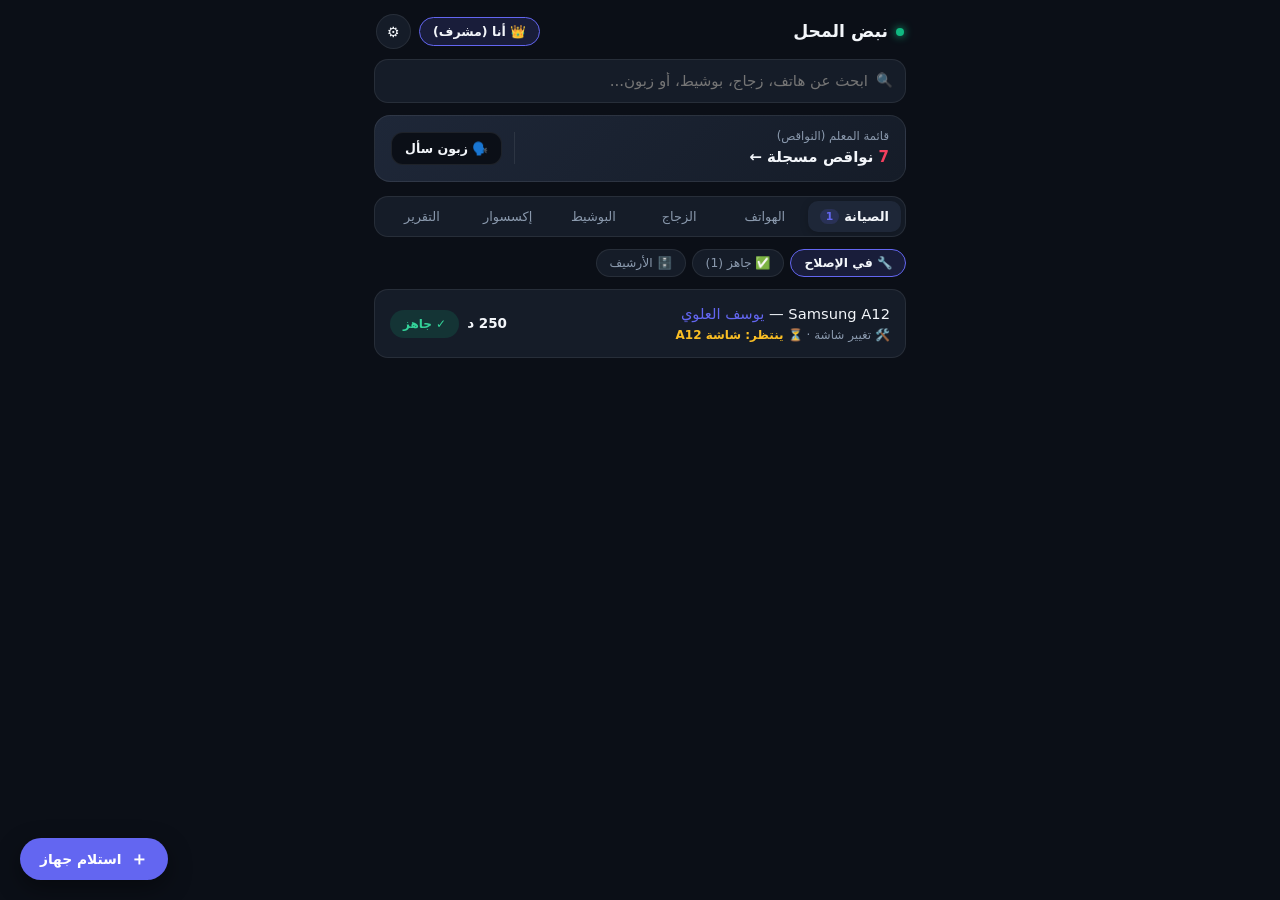
==== index.html @ e3b334c1 "Add files via upload" ====
<!DOCTYPE html>
<html lang="ar" dir="rtl">
<head>
  <meta charset="UTF-8">
  <meta name="viewport" content="width=device-width, initial-scale=1.0, maximum-scale=1.0, user-scalable=no">
  <title>نبض المحل</title>
  <link rel="stylesheet" href="style.css">
</head>
<body>

  <!-- الهيدر الهادئ -->
  <header class="app-bar">
    <div class="brand-area">
      <span class="status-dot-live"></span>
      <h1 id="ui-shop-name">نبض المحل</h1>
    </div>
    <div class="bar-actions">
      <button class="chip-staff" onclick="cycleStaff()">
        <span id="ui-staff-name">المعلم</span>
      </button>
      <button class="icon-circle" onclick="openSettingsSheet()" title="الإعدادات">⚙️</button>
    </div>
  </header>

  <main class="app-shell">

    <!-- شريط البحث الذكي المدمج -->
    <div class="search-bar">
      <span class="search-ico">🔍</span>
      <input type="text" id="global-search" placeholder="ابحث عن هاتف، زجاج، بوشيط، أو زبون..." oninput="onSearchInput(this.value)">
      <button id="clear-search" class="clear-btn hidden" onclick="clearSearch()">✕</button>
    </div>

    <!-- شريط تنبيه البدائل الفوري (يظهر فقط عند البحث عن زجاج) -->
    <div id="compat-toast" class="compat-toast hidden"></div>

    <!-- بطاقة النبض السريع (تختصر حالة المحل وتفتح التقرير أو طلبات الزبائن) -->
    <div class="pulse-banner">
      <div class="pulse-main" onclick="switchSection('report')">
        <div class="pulse-label">قائمة المعلم (النواقص)</div>
        <div class="pulse-value"><span id="stat-shortages">0</span> نواقص مسجلة ←</div>
      </div>
      <div class="pulse-divider"></div>
      <button class="pulse-quick-btn" onclick="openCustomerReqSheet()">
        <span>🗣️ زبون سأل</span>
      </button>
    </div>

    <!-- شريط الأقسام الكبسولي (Segmented Control) -->
    <nav class="seg-nav">
      <button class="seg-btn active" id="seg-repairs" onclick="switchSection('repairs')">
        الصيانة <span class="mini-badge" id="badge-repairs">0</span>
      </button>
      <button class="seg-btn" id="seg-phones" onclick="switchSection('phones')">الهواتف</button>
      <button class="seg-btn" id="seg-glass" onclick="switchSection('glass')">الزجاج</button>
      <button class="seg-btn" id="seg-pochette" onclick="switchSection('pochette')">البوشيط</button>
      <button class="seg-btn" id="seg-acc" onclick="switchSection('acc')">إكسسوار</button>
      <button class="seg-btn" id="seg-report" onclick="switchSection('report')">التقرير</button>
    </nav>

    <!-- شريط الفلاتر الفرعية (يتغير حسب القسم) -->
    <div id="sub-filters" class="sub-filters"></div>

    <!-- قائمة العناصر النظيفة (Zero-Clutter List) -->
    <div id="list-container" class="list-container"></div>

  </main>

  <!-- الزر العائم الذكي للإضافة السريعة بيد واحدة (FAB) -->
  <button class="fab-btn" id="fab-main" onclick="handleFabClick()">
    <span class="fab-plus">＋</span>
    <span id="fab-label">استلام جهاز</span>
  </button>

  <!-- النافذة السفلية المنزلقة (Bottom Sheet) -->
  <div id="sheet-overlay" class="sheet-overlay hidden" onclick="if(event.target===this) closeSheet()">
    <div class="sheet-panel">
      <div class="sheet-pill"></div>
      <div id="sheet-content"></div>
    </div>
  </div>

  <script src="app.js"></script>
</body>
</html>
---- style.css ----
:root {
  --bg: #0b0f17;
  --surface: #151c28;
  --surface-2: #1e2738;
  --border: rgba(255, 255, 255, 0.08);
  --text: #f3f6fa;
  --muted: #8a99ad;
  --accent: #6366f1;
  --accent-soft: rgba(99, 102, 241, 0.16);
  --green: #10b981;
  --green-soft: rgba(16, 185, 129, 0.15);
  --yellow: #f59e0b;
  --yellow-soft: rgba(245, 158, 11, 0.15);
  --red: #f43f5e;
  --red-soft: rgba(244, 63, 94, 0.15);
  --font-size: 15px;
  --font-weight: 500;
  --font-family: system-ui, -apple-system, "Segoe UI", Roboto, sans-serif;
  --card-pad: 12px 14px;
}

* {
  box-sizing: border-box;
  font-family: var(--font-family);
  -webkit-tap-highlight-color: transparent;
}

html, body {
  margin: 0;
  padding: 0;
  width: 100%;
  overflow-x: hidden;
  background: var(--bg);
  color: var(--text);
  font-size: var(--font-size);
  line-height: 1.45;
  -webkit-font-smoothing: antialiased;
}

body { padding-bottom: 95px; }

/* الهيدر */
.app-bar {
  display: flex;
  justify-content: space-between;
  align-items: center;
  padding: 14px 16px 10px;
  max-width: 560px;
  margin: 0 auto;
}
.brand-area { display: flex; align-items: center; gap: 8px; }
.status-dot-live {
  width: 8px; height: 8px; border-radius: 50%;
  background: var(--green); box-shadow: 0 0 8px var(--green);
}
.brand-area h1 { margin: 0; font-size: 1.15rem; font-weight: 700; }
.bar-actions { display: flex; align-items: center; gap: 8px; }

.chip-staff {
  background: var(--surface); color: var(--text);
  border: 1px solid var(--border); padding: 6px 13px;
  border-radius: 20px; font-size: 0.84rem; font-weight: 600;
  cursor: pointer; display: flex; align-items: center; gap: 5px;
}
.chip-staff.is-admin {
  border-color: var(--accent);
  background: var(--accent-soft);
}

.icon-circle {
  width: 35px; height: 35px; border-radius: 50%;
  background: var(--surface); border: 1px solid var(--border);
  color: var(--text); display: flex; align-items: center;
  justify-content: center; cursor: pointer; font-size: 0.95rem;
}

.app-shell { max-width: 560px; margin: 0 auto; padding: 0 14px; }

/* البحث */
.search-bar {
  display: flex; align-items: center; background: var(--surface);
  border: 1px solid var(--border); border-radius: 14px;
  padding: 0 12px; margin-bottom: 12px; transition: border-color 0.2s;
}
.search-bar:focus-within { border-color: var(--accent); }
.search-ico { font-size: 0.9rem; opacity: 0.6; margin-left: 8px; }
.search-bar input {
  flex: 1; background: transparent; border: none; color: var(--text);
  padding: 12px 0; font-size: 15px; outline: none;
}
.clear-btn {
  background: var(--surface-2); border: none; color: var(--muted);
  width: 22px; height: 22px; border-radius: 50%; font-size: 0.75rem; cursor: pointer;
}

/* بطاقة النبض */
.pulse-banner {
  background: linear-gradient(135deg, var(--surface-2) 0%, var(--surface) 100%);
  border: 1px solid var(--border); border-radius: 16px;
  padding: 12px 16px; display: flex; align-items: center;
  justify-content: space-between; margin-bottom: 14px;
}
.pulse-main { cursor: pointer; flex: 1; }
.pulse-label { font-size: 0.78rem; color: var(--muted); }
.pulse-value { font-size: 1rem; font-weight: 600; color: var(--text); margin-top: 2px; }
.pulse-value span { color: var(--red); font-weight: 700; }
.pulse-divider { width: 1px; height: 32px; background: var(--border); margin: 0 12px; }
.pulse-quick-btn {
  background: var(--bg); border: 1px solid var(--border); color: var(--text);
  padding: 8px 13px; border-radius: 12px; font-size: 0.84rem; font-weight: 600; cursor: pointer;
}

/* شريط الأقسام */
.seg-nav {
  display: flex; background: var(--surface); padding: 4px;
  border-radius: 14px; border: 1px solid var(--border);
  overflow-x: auto; scrollbar-width: none; margin-bottom: 12px;
}
.seg-nav::-webkit-scrollbar { display: none; }
.seg-btn {
  flex: 1; min-width: max-content; border: none; background: transparent;
  color: var(--muted); padding: 8px 12px; border-radius: 10px;
  font-size: 0.86rem; font-weight: 500; cursor: pointer;
  display: inline-flex; align-items: center; justify-content: center; gap: 5px;
}
.seg-btn.active {
  background: var(--surface-2); color: var(--text); font-weight: 700;
  box-shadow: 0 2px 8px rgba(0, 0, 0, 0.2);
}
.mini-badge {
  background: var(--accent-soft); color: var(--accent);
  font-size: 0.72rem; padding: 1px 6px; border-radius: 8px;
}

/* الفلاتر الفرعية */
.sub-filters {
  display: flex; gap: 6px; overflow-x: auto;
  scrollbar-width: none; margin-bottom: 12px;
}
.sub-filters::-webkit-scrollbar { display: none; }
.filter-chip {
  background: var(--surface); border: 1px solid var(--border);
  color: var(--muted); padding: 6px 13px; border-radius: 20px;
  font-size: 0.82rem; font-weight: 500; cursor: pointer; white-space: nowrap;
}
.filter-chip.active {
  background: var(--accent-soft); border-color: var(--accent); color: var(--text); font-weight: 600;
}

/* القوائم والبطاقات */
.list-container { display: flex; flex-direction: column; gap: 8px; }
.row-card {
  background: var(--surface); border: 1px solid var(--border);
  border-radius: 14px; padding: var(--card-pad);
  display: flex; align-items: center; justify-content: space-between; gap: 12px;
}
.row-main { flex: 1; min-width: 0; cursor: pointer; }
.row-title {
  font-size: 0.98rem; font-weight: var(--font-weight); color: var(--text);
  white-space: nowrap; overflow: hidden; text-overflow: ellipsis;
}
.row-sub {
  font-size: 0.8rem; color: var(--muted); margin-top: 3px;
  white-space: nowrap; overflow: hidden; text-overflow: ellipsis;
}
.row-end { display: flex; align-items: center; gap: 8px; flex-shrink: 0; }

.st-dot-btn {
  padding: 6px 12px; border-radius: 20px; font-size: 0.8rem;
  font-weight: 600; border: 1px solid transparent; cursor: pointer; white-space: nowrap;
}
.st-dot-btn.green { background: var(--green-soft); color: #34d399; }
.st-dot-btn.yellow { background: var(--yellow-soft); color: #fbbf24; }
.st-dot-btn.red { background: var(--red-soft); color: #fb7185; }

.qty-stepper {
  display: flex; align-items: center; background: var(--surface-2);
  border-radius: 10px; padding: 2px; gap: 6px;
}
.step-btn {
  width: 28px; height: 28px; border-radius: 8px; border: none;
  background: var(--surface); color: var(--text); font-size: 1rem; cursor: pointer;
}
.step-val { font-size: 0.9rem; font-weight: 700; min-width: 18px; text-align: center; }

/* بطاقة الأنتي كاس */
.glass-group-box {
  background: var(--surface); border: 1px solid var(--border);
  border-radius: 14px; padding: var(--card-pad);
}
.glass-header {
  display: flex; justify-content: space-between; align-items: center;
  margin-bottom: 10px; gap: 8px;
}
.glass-models-text { font-size: 0.95rem; font-weight: var(--font-weight); color: var(--text); }
.glass-pills-row { display: grid; grid-template-columns: repeat(2, 1fr); gap: 6px; }
.glass-pill-item {
  background: var(--bg); border: 1px solid var(--border);
  border-radius: 10px; padding: 8px 10px; display: flex;
  justify-content: space-between; align-items: center; cursor: pointer;
}
.glass-pill-name { font-size: 0.8rem; color: var(--muted); }
.dot-indicator { width: 10px; height: 10px; border-radius: 50%; flex-shrink: 0; }
.dot-indicator.green { background: var(--green); box-shadow: 0 0 6px var(--green); }
.dot-indicator.yellow { background: var(--yellow); box-shadow: 0 0 6px var(--yellow); }
.dot-indicator.red { background: var(--red); box-shadow: 0 0 6px var(--red); }

/* الزر العائم */
.fab-btn {
  position: fixed; bottom: 20px; left: 20px; background: var(--accent);
  color: #fff; border: none; padding: 12px 20px; border-radius: 30px;
  font-size: 0.92rem; font-weight: 600; display: flex; align-items: center;
  gap: 8px; box-shadow: 0 8px 25px rgba(0, 0, 0, 0.4); cursor: pointer; z-index: 50;
}
.fab-btn:active { transform: scale(0.95); }
.fab-plus { font-size: 1.2rem; line-height: 1; }

/* النافذة المنزلقة المخصصة (بديل كل نوافذ المتصفح القبيحة) */
.sheet-overlay {
  position: fixed; inset: 0; background: rgba(0, 0, 0, 0.7);
  backdrop-filter: blur(4px); z-index: 100; display: flex;
  align-items: flex-end; justify-content: center;
}
.sheet-panel {
  background: var(--surface); border-top: 1px solid var(--border);
  border-radius: 22px 22px 0 0; width: 100%; max-width: 560px;
  max-height: 88vh; overflow-y: auto; padding: 12px 18px 28px;
  animation: sheetUp 0.18s ease-out;
}
@keyframes sheetUp {
  from { transform: translateY(40px); opacity: 0; }
  to { transform: translateY(0); opacity: 1; }
}
.sheet-pill {
  width: 38px; height: 4px; background: var(--border);
  border-radius: 4px; margin: 0 auto 14px;
}
.sheet-title-bar {
  display: flex; justify-content: space-between; align-items: center;
  margin-bottom: 12px; padding-bottom: 8px; border-bottom: 1px solid var(--border);
}

/* الحقول والـ Tags التفاعلية (بدون prompt) */
.f-label { display: block; font-size: 0.8rem; color: var(--muted); margin: 10px 0 5px; }
.f-input {
  width: 100%; background: var(--bg); border: 1px solid var(--border);
  color: var(--text); padding: 11px 14px; border-radius: 12px;
  font-size: 15px; outline: none;
}
.f-input:focus { border-color: var(--accent); }

.tags-cloud { display: flex; flex-wrap: wrap; gap: 6px; margin-bottom: 6px; align-items: center; }
.t-chip {
  background: var(--surface-2); border: 1px solid var(--border);
  color: var(--text); padding: 6px 12px; border-radius: 18px;
  font-size: 0.8rem; cursor: pointer; display: inline-flex; align-items: center; gap: 5px;
}
.t-chip:active { background: var(--accent); color: #fff; }
.t-chip.add { color: var(--accent); border-style: dashed; font-weight: 600; }
.t-del { color: var(--red); font-weight: bold; padding-right: 4px; }

/* مربع الإضافة المدمج للـ Tag (يحل محل prompt القبيح) */
.inline-tag-adder {
  display: flex; gap: 6px; width: 100%; margin-top: 6px;
  background: var(--bg); padding: 6px; border-radius: 12px; border: 1px solid var(--accent);
}
.inline-tag-adder input {
  flex: 1; background: transparent; border: none; color: var(--text);
  padding: 6px 8px; font-size: 14px; outline: none;
}
.inline-tag-adder button {
  background: var(--accent); color: #fff; border: none;
  padding: 6px 12px; border-radius: 8px; font-size: 0.8rem; font-weight: 600; cursor: pointer;
}

.btn-action {
  width: 100%; padding: 13px; border-radius: 12px; border: none;
  background: var(--accent); color: #fff; font-size: 0.95rem;
  font-weight: 600; cursor: pointer; margin-top: 14px;
}
.btn-danger-soft {
  background: var(--red-soft); color: #fb7185; border: 1px solid rgba(244,63,94,0.3);
  padding: 10px 14px; border-radius: 12px; font-size: 0.85rem; font-weight: 600; cursor: pointer;
}

/* إشعار التوست الأنيق (بديل alert) */
.app-toast {
  position: fixed; top: 16px; left: 50%; transform: translateX(-50%);
  background: var(--surface-2); color: #fff; border: 1px solid var(--accent);
  padding: 10px 18px; border-radius: 30px; font-size: 0.86rem; font-weight: 600;
  box-shadow: 0 8px 25px rgba(0,0,0,0.45); z-index: 200;
  animation: toastIn 0.2s ease-out;
}
@keyframes toastIn {
  from { top: -20px; opacity: 0; }
  to { top: 16px; opacity: 1; }
}

.compat-toast {
  background: var(--accent-soft); border: 1px solid var(--accent);
  padding: 10px 14px; border-radius: 12px; font-size: 0.84rem; margin-bottom: 12px;
}
.hidden { display: none !important; }
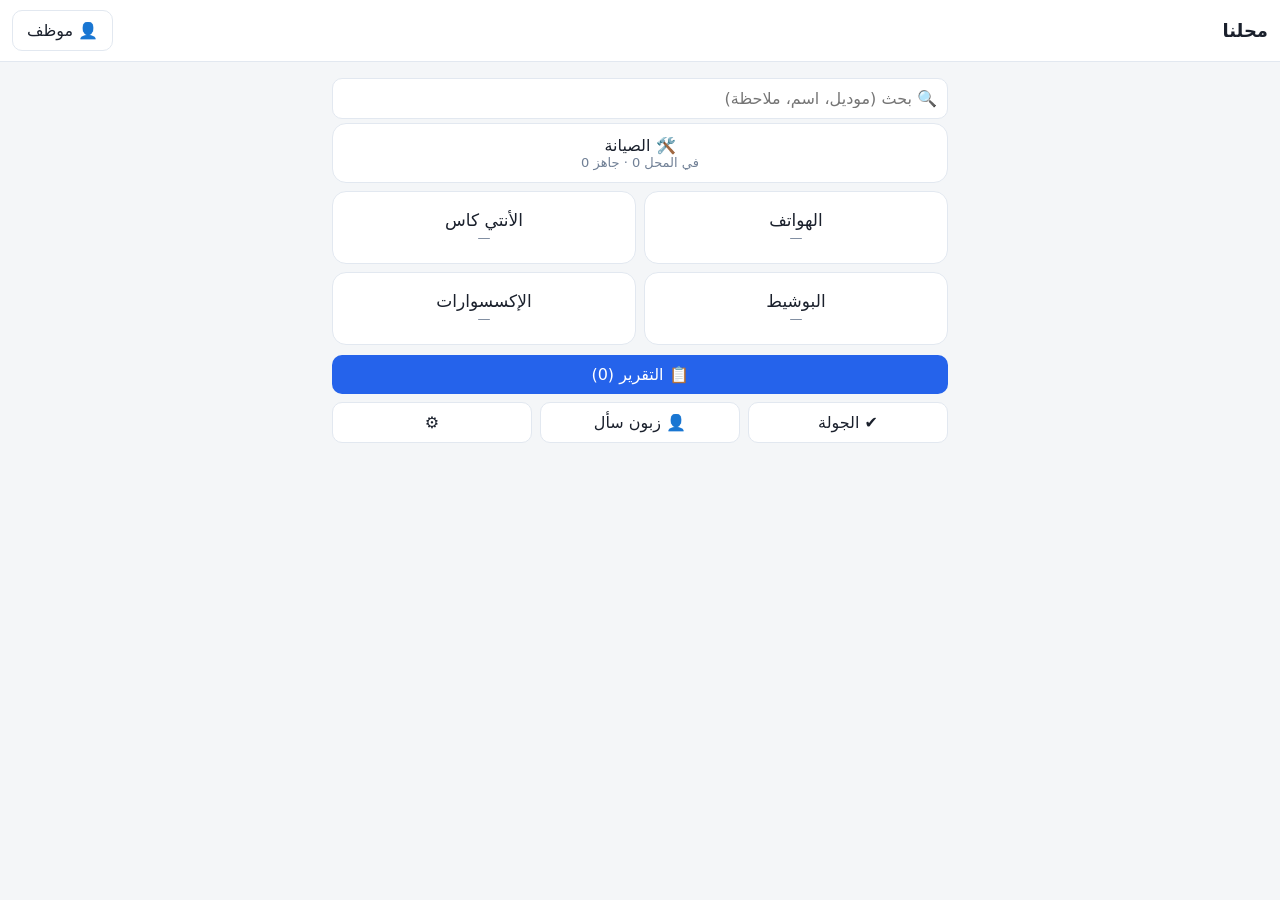
==== commit d13659a1: "Add files via upload" ====
--- a/index.html
+++ b/index.html
@@ -1,85 +1,121 @@
 <!DOCTYPE html>
 <html lang="ar" dir="rtl">
 <head>
-  <meta charset="UTF-8">
-  <meta name="viewport" content="width=device-width, initial-scale=1.0, maximum-scale=1.0, user-scalable=no">
-  <title>نبض المحل</title>
-  <link rel="stylesheet" href="style.css">
+<meta charset="utf-8">
+<meta name="viewport" content="width=device-width,initial-scale=1,viewport-fit=cover">
+<meta name="theme-color" content="#1e293b">
+<link rel="manifest" href="manifest.json">
+<title>محلنا</title>
+<style>
+:root{--bg:#f4f6f8;--c:#fff;--t:#1a202c;--m:#718096;--b:#e2e8f0;--p:#2563eb}
+@media(prefers-color-scheme:dark){:root{--bg:#0f172a;--c:#1e293b;--t:#f1f5f9;--m:#94a3b8;--b:#334155;--p:#3b82f6}}
+*{box-sizing:border-box}
+body{margin:0;font:16px system-ui,sans-serif;background:var(--bg);color:var(--t);padding:env(safe-area-inset-top) 0 env(safe-area-inset-bottom)}
+header{position:sticky;top:0;background:var(--c);border-bottom:1px solid var(--b);padding:10px 12px;display:flex;gap:8px;align-items:center;z-index:5}
+header h1{font-size:18px;margin:0;flex:1}
+main{padding:12px;max-width:640px;margin:auto}
+input,button,textarea{font:inherit;color:inherit}
+input,textarea{width:100%;padding:10px;border:1px solid var(--b);border-radius:10px;background:var(--c);margin:4px 0}
+button{border:0;border-radius:10px;padding:10px 14px;background:var(--p);color:#fff}
+button.g{background:var(--c);color:var(--t);border:1px solid var(--b)}
+.card{background:var(--c);color:var(--t);border:1px solid var(--b);border-radius:14px;padding:12px;margin:8px 0}
+.grid{display:grid;grid-template-columns:1fr 1fr;gap:8px}
+.grid .card{margin:0;text-align:center;font-size:17px;padding:18px 8px}
+.row{display:flex;align-items:center;gap:8px;margin:4px 0}
+.sp{flex:1}
+.m{color:var(--m);font-size:13px}
+.dot{width:38px;height:38px;border-radius:50%;border:3px solid transparent;opacity:.35;padding:0}
+.dot.on{opacity:1;border-color:var(--t)}
+.old{opacity:.6}
+.chip{display:inline-flex;gap:8px;align-items:center;padding:6px 10px;margin:3px;border-radius:16px;background:var(--bg);border:1px solid var(--b)}
+.chip.on{background:var(--p);color:#fff}
+.chip.h{border-color:#22c55e}
+.chip.n{border-color:#ef4444}
+dialog{border:0;border-radius:14px;background:var(--c);color:var(--t);width:90%;max-width:420px;max-height:90vh;overflow:auto}
+</style>
 </head>
 <body>
-
-  <!-- الهيدر الهادئ -->
-  <header class="app-bar">
-    <div class="brand-area">
-      <span class="status-dot-live"></span>
-      <h1 id="ui-shop-name">نبض المحل</h1>
-    </div>
-    <div class="bar-actions">
-      <button class="chip-staff" onclick="cycleStaff()">
-        <span id="ui-staff-name">المعلم</span>
-      </button>
-      <button class="icon-circle" onclick="openSettingsSheet()" title="الإعدادات">⚙️</button>
-    </div>
-  </header>
-
-  <main class="app-shell">
-
-    <!-- شريط البحث الذكي المدمج -->
-    <div class="search-bar">
-      <span class="search-ico">🔍</span>
-      <input type="text" id="global-search" placeholder="ابحث عن هاتف، زجاج، بوشيط، أو زبون..." oninput="onSearchInput(this.value)">
-      <button id="clear-search" class="clear-btn hidden" onclick="clearSearch()">✕</button>
-    </div>
-
-    <!-- شريط تنبيه البدائل الفوري (يظهر فقط عند البحث عن زجاج) -->
-    <div id="compat-toast" class="compat-toast hidden"></div>
-
-    <!-- بطاقة النبض السريع (تختصر حالة المحل وتفتح التقرير أو طلبات الزبائن) -->
-    <div class="pulse-banner">
-      <div class="pulse-main" onclick="switchSection('report')">
-        <div class="pulse-label">قائمة المعلم (النواقص)</div>
-        <div class="pulse-value"><span id="stat-shortages">0</span> نواقص مسجلة ←</div>
-      </div>
-      <div class="pulse-divider"></div>
-      <button class="pulse-quick-btn" onclick="openCustomerReqSheet()">
-        <span>🗣️ زبون سأل</span>
-      </button>
-    </div>
-
-    <!-- شريط الأقسام الكبسولي (Segmented Control) -->
-    <nav class="seg-nav">
-      <button class="seg-btn active" id="seg-repairs" onclick="switchSection('repairs')">
-        الصيانة <span class="mini-badge" id="badge-repairs">0</span>
-      </button>
-      <button class="seg-btn" id="seg-phones" onclick="switchSection('phones')">الهواتف</button>
-      <button class="seg-btn" id="seg-glass" onclick="switchSection('glass')">الزجاج</button>
-      <button class="seg-btn" id="seg-pochette" onclick="switchSection('pochette')">البوشيط</button>
-      <button class="seg-btn" id="seg-acc" onclick="switchSection('acc')">إكسسوار</button>
-      <button class="seg-btn" id="seg-report" onclick="switchSection('report')">التقرير</button>
-    </nav>
-
-    <!-- شريط الفلاتر الفرعية (يتغير حسب القسم) -->
-    <div id="sub-filters" class="sub-filters"></div>
-
-    <!-- قائمة العناصر النظيفة (Zero-Clutter List) -->
-    <div id="list-container" class="list-container"></div>
-
-  </main>
-
-  <!-- الزر العائم الذكي للإضافة السريعة بيد واحدة (FAB) -->
-  <button class="fab-btn" id="fab-main" onclick="handleFabClick()">
-    <span class="fab-plus">＋</span>
-    <span id="fab-label">استلام جهاز</span>
-  </button>
-
-  <!-- النافذة السفلية المنزلقة (Bottom Sheet) -->
-  <div id="sheet-overlay" class="sheet-overlay hidden" onclick="if(event.target===this) closeSheet()">
-    <div class="sheet-panel">
-      <div class="sheet-pill"></div>
-      <div id="sheet-content"></div>
-    </div>
-  </div>
-
-  <script src="app.js"></script>
+<header>
+<button id="b" class="g" hidden onclick="BK()">→</button>
+<h1 id="t"></h1>
+<button id="s" class="g" onclick="N()"></button>
+</header>
+<main id="m"></main>
+<dialog id="d"><div>
+<input id="n" placeholder="الاسم / الموديل">
+<input id="p" placeholder="السعر">
+<input id="mo" placeholder="موديلات أو أسماء بديلة (اختياري)">
+<div id="cw"><input id="c" type="number" placeholder="العدد"></div>
+<div id="px"><div id="tg"></div><input id="mn" placeholder="أقل سعر (اختياري)"><label class="row"><input id="rs" type="checkbox" style="width:auto"> 🔒 محجوز لزبون (اكتب العربون في الملاحظة)</label></div>
+<textarea id="nt" placeholder="ملاحظة (مثال: بقي 5 حبات)"></textarea>
+<div class="row"><button class="sp" onclick="SV()">حفظ</button><button class="g" onclick="$('d').close()">إلغاء</button><button id="del" class="g" onclick="DL()">🗑</button></div>
+<button id="cp" class="g" style="width:100%" onclick="CP()">نسخ لكل الأنواع</button>
+</div></dialog>
+<script>
+const S={phones:'الهواتف',glass:'الأنتي كاس',case:'البوشيط',acc:'الإكسسوارات'};
+const L={g:'#22c55e',y:'#eab308',r:'#ef4444'},EM={g:'🟢',y:'🟡',r:'🔴'};
+const TL={col:'اللون',cap:'السعة',cond:'الحالة'};
+const $=id=>document.getElementById(id);
+let D=JSON.parse(localStorage.getItem('shop2')||'null')||{staff:'',items:[],tags:{col:['أسود','أبيض','أزرق','أحمر'],cap:['64GB','128GB','256GB'],cond:['جديد','مستعمل']}},V={v:'home'},Q='',ED,X={};
+const save=()=>localStorage.setItem('shop2',JSON.stringify(D));
+const esc=s=>String(s||'').replace(/[&<>"]/g,c=>({'&':'&amp;','<':'&lt;','>':'&gt;','"':'&quot;'}[c]));
+const uid=()=>Date.now().toString(36)+Math.random().toString(36).slice(2,5);
+const find=id=>D.items.find(x=>x.id==id);
+const kids=id=>D.items.filter(x=>x.par==id);
+const sub=id=>[id,...kids(id).flatMap(k=>sub(k.id))];
+const days=i=>Math.floor((Date.now()-i.at)/864e5);
+const ord=a=>a.sort((x,y)=>'ryg'.indexOf(x.st)-'ryg'.indexOf(y.st));
+const pth=i=>(i.par?pth(find(i.par))+' › ':'')+i.name;
+const needs=i=>i.sec=='case'&&(i.need||[]).length>0;
+const bad=k=>ord(D.items.filter(i=>(i.st!='g'||needs(i))&&(!k||i.sec==k)));
+const leaf=s=>s=='phones'||s=='case';
+const touch=i=>{i.by=D.staff;i.at=Date.now();save();R()};
+const chips=(i,k)=>(i[k]||[]).map((t,j)=>`<span class="chip ${k=='have'?'h':'n'}"><span onclick="MV('${i.id}','${k}',${j})">${esc(t)}</span><b onclick="RM('${i.id}','${k}',${j})">×</b></span>`).join('');
+function item(i,p){const n=days(i),x=i.x||{},ph=i.sec=='phones',k=kids(i.id).length;
+return `<div class="card ${n>10?'old':''}"><div class="row"><b class="sp" onclick="${leaf(i.sec)?`E('${i.id}')`:`O('${i.id}')`}">${esc(i.name)}${k?' ‹'+k:''}</b><span>${esc(i.price)}</span><button class="g" onclick="E('${i.id}')">✎</button></div>`
++(p?`<div class="m">${esc(S[i.sec]+' › '+pth(i))}</div>`:'')
++(i.models?`<div class="m">${esc(i.models)}</div>`:'')
++(ph?`<div class="m">${[x.col,x.cap,x.cond].filter(Boolean).map(esc).join(' · ')}${x.min?' · أقل سعر '+esc(x.min):''}${x.res?' · 🔒 محجوز':''}</div><div class="row"><button class="g" onclick="C('${i.id}',-1)">−</button><b>${i.cnt}</b><button class="g" onclick="C('${i.id}',1)">+</button></div>`:'')
++(i.sec=='case'?`<div class="m">متوفر:</div><div>${chips(i,'have')}<button class="g" onclick="AT('${i.id}','have')">+</button></div><div class="m">ناقص:</div><div>${chips(i,'need')}<button class="g" onclick="AT('${i.id}','need')">+</button></div>`:'')
++`<div class="row">${['g','y','r'].map(s=>`<button class="dot ${i.st==s?'on':''}" style="background:${L[s]}" onclick="T('${i.id}','${s}')"></button>`).join('')}<span class="m sp">${esc(i.note)}</span></div><div class="m">${esc(i.by)} · ${n?'قبل '+n+' يوم':'اليوم'}${n>10?' · غير مؤكد':''}</div></div>`}
+const list=(a,p)=>ord(a).map(i=>item(i,p)).join('')||'<p class="m">لا شيء بعد</p>';
+const line=i=>`${i.st=='r'?'🔴':i.st=='y'?'🟡':'🟠'} ${pth(i)}${needs(i)?' — ناقص: '+i.need.join('، '):''}${i.note?' — '+i.note:''}`;
+function txt(){return Object.keys(S).map(k=>{const b=bad(k);return b.length?`*${S[k]}*\n`+b.map(line).join('\n'):''}).filter(Boolean).join('\n\n')||'لا نواقص'}
+function rep(){const a=Object.keys(S).filter(k=>bad(k).length).map(k=>`<h3>${S[k]}</h3>`+bad(k).map(i=>`<div class="card"><div class="row"><b class="sp">${esc(line(i))}</b><button class="g" onclick="BY('${i.id}')">تم الشراء</button></div><div class="m">${esc(i.by)}</div></div>`).join('')).join('');
+return (a||'<p class="m">لا نواقص 🎉</p>')+`<div class="row"><button class="sp" onclick="navigator.clipboard.writeText(txt()).then(()=>alert('تم النسخ'))">نسخ</button><button class="sp" onclick="location.href='https://wa.me/?text='+encodeURIComponent(txt())">واتساب</button></div>`}
+function RS(){const q=Q.trim().toLowerCase();
+if(!q){$('res').innerHTML=`<div class="grid">${Object.keys(S).map(k=>`<button class="card" onclick="V={v:'n',sec:'${k}',par:''};R()">${S[k]}<div class="m">${bad(k).length?bad(k).length+' ناقص':'—'}</div></button>`).join('')}</div><button style="width:100%;margin-top:10px" onclick="V={v:'rep'};R()">📋 التقرير (${bad().length})</button>`;return}
+const m=D.items.filter(i=>(i.name+' '+(i.models||'')+' '+i.note+' '+pth(i)).toLowerCase().includes(q));
+const g=m.filter(i=>i.sec=='glass'&&i.par);
+$('res').innerHTML=(g.length?`<div class="card"><b>🔎 زجاج يطابق:</b>${g.map(i=>`<div>${EM[i.st]} ${esc(find(i.par).name)} — ${esc(i.name)}${i.models?' ('+esc(i.models)+')':''}</div>`).join('')}</div>`:'')+list(m.filter(i=>!(i.sec=='glass'&&i.par)).slice(0,40),true)}
+function R(){const h0=V.v=='home';$('b').hidden=h0;$('t').textContent=h0?'محلنا':V.v=='rep'?'التقرير':V.par?find(V.par).name:S[V.sec];$('s').textContent='👤 '+D.staff;
+$('m').innerHTML=h0?`<input id="q" placeholder="🔍 بحث (موديل، اسم، ملاحظة)" value="${esc(Q)}" oninput="Q=this.value;RS()"><div id="res"></div>`:V.v=='rep'?rep():`<button style="width:100%" onclick="E(0,'${V.sec}','${V.par}')">+ إضافة</button>`+list(D.items.filter(i=>i.sec==V.sec&&i.par==V.par));
+if(h0)RS()}
+function O(id){V={v:'n',sec:find(id).sec,par:id};R()}
+function BK(){V=V.v=='n'&&V.par?{v:'n',sec:V.sec,par:find(V.par).par}:{v:'home'};R()}
+function N(){D.staff=prompt('اسمك؟',D.staff)||D.staff;save();R()}
+function T(id,s){const i=find(id);i.st=s;touch(i)}
+function BY(id){const i=find(id);i.st='g';i.note='';if(i.need){i.have=(i.have||[]).concat(i.need);i.need=[]}touch(i)}
+function C(id,d){const i=find(id);i.cnt=Math.max(0,i.cnt+d);i.st=i.cnt?(i.st=='r'?'g':i.st):'r';touch(i)}
+function MV(id,k,j){const i=find(id),o=k=='have'?'need':'have';i[o]=(i[o]||[]).concat(i[k].splice(j,1));touch(i)}
+function RM(id,k,j){const i=find(id);i[k].splice(j,1);touch(i)}
+function AT(id,k){const t=(prompt(k=='have'?'وسم متوفر':'وسم ناقص')||'').trim();if(!t)return;const i=find(id);(i[k]=i[k]||[]).push(t);touch(i)}
+function TG(){$('tg').innerHTML=Object.keys(TL).map(k=>`<div class="m">${TL[k]}</div><div>${D.tags[k].map((v,j)=>`<span class="chip ${X[k]==v?'on':''}" onclick="PK('${k}',${j})">${esc(v)}</span>`).join('')}<span class="chip" onclick="NT('${k}')">+ جديد</span></div>`).join('')}
+function PK(k,j){const v=D.tags[k][j];X[k]=X[k]==v?'':v;TG()}
+function NT(k){const t=(prompt('وسم جديد')||'').trim();if(t){D.tags[k].push(t);X[k]=t;save();TG()}}
+function E(id,sec,par){ED=id?find(id):{sec,par:par||''};const ph=ED.sec=='phones';X={...(ED.x||{})};
+$('n').value=ED.name||'';$('p').value=ED.price||'';$('mo').value=ED.models||'';$('nt').value=ED.note||'';$('c').value=id?ED.cnt:1;$('mn').value=X.min||'';$('rs').checked=!!X.res;
+$('cw').hidden=$('px').hidden=!ph;$('mo').hidden=ph;$('del').hidden=!id;$('cp').hidden=!(id&&ED.sec=='glass'&&ED.par);if(ph)TG();$('d').showModal()}
+function SV(){const n=$('n').value.trim();if(!n)return;if(!ED.id){ED.id=uid();ED.st='g';ED.cnt=0;ED.have=[];ED.need=[];D.items.push(ED)}
+Object.assign(ED,{name:n,price:$('p').value,models:$('mo').value,note:$('nt').value});
+if(ED.sec=='phones'){ED.cnt=+$('c').value||0;if(!ED.cnt)ED.st='r';X.min=$('mn').value;X.res=$('rs').checked;ED.x=X}
+$('d').close();touch(ED)}
+function DL(){if(confirm('حذف مع كل ما بداخله؟')){const s=sub(ED.id);D.items=D.items.filter(x=>!s.includes(x.id));save();$('d').close();R()}}
+function CP(){D.items.filter(t=>t.sec=='glass'&&!t.par&&t.id!=ED.par).forEach(t=>{if(!kids(t.id).some(k=>k.name==ED.name))D.items.push({...ED,id:uid(),par:t.id,st:'g',at:Date.now()})});$('d').close();touch(ED)}
+if(!D.staff){D.staff=prompt('اسمك؟')||'موظف';save()}
+R();
+</script>
+<script src="repair.js"></script>
+<script src="extras.js"></script>
 </body>
-</html>
+</html>
